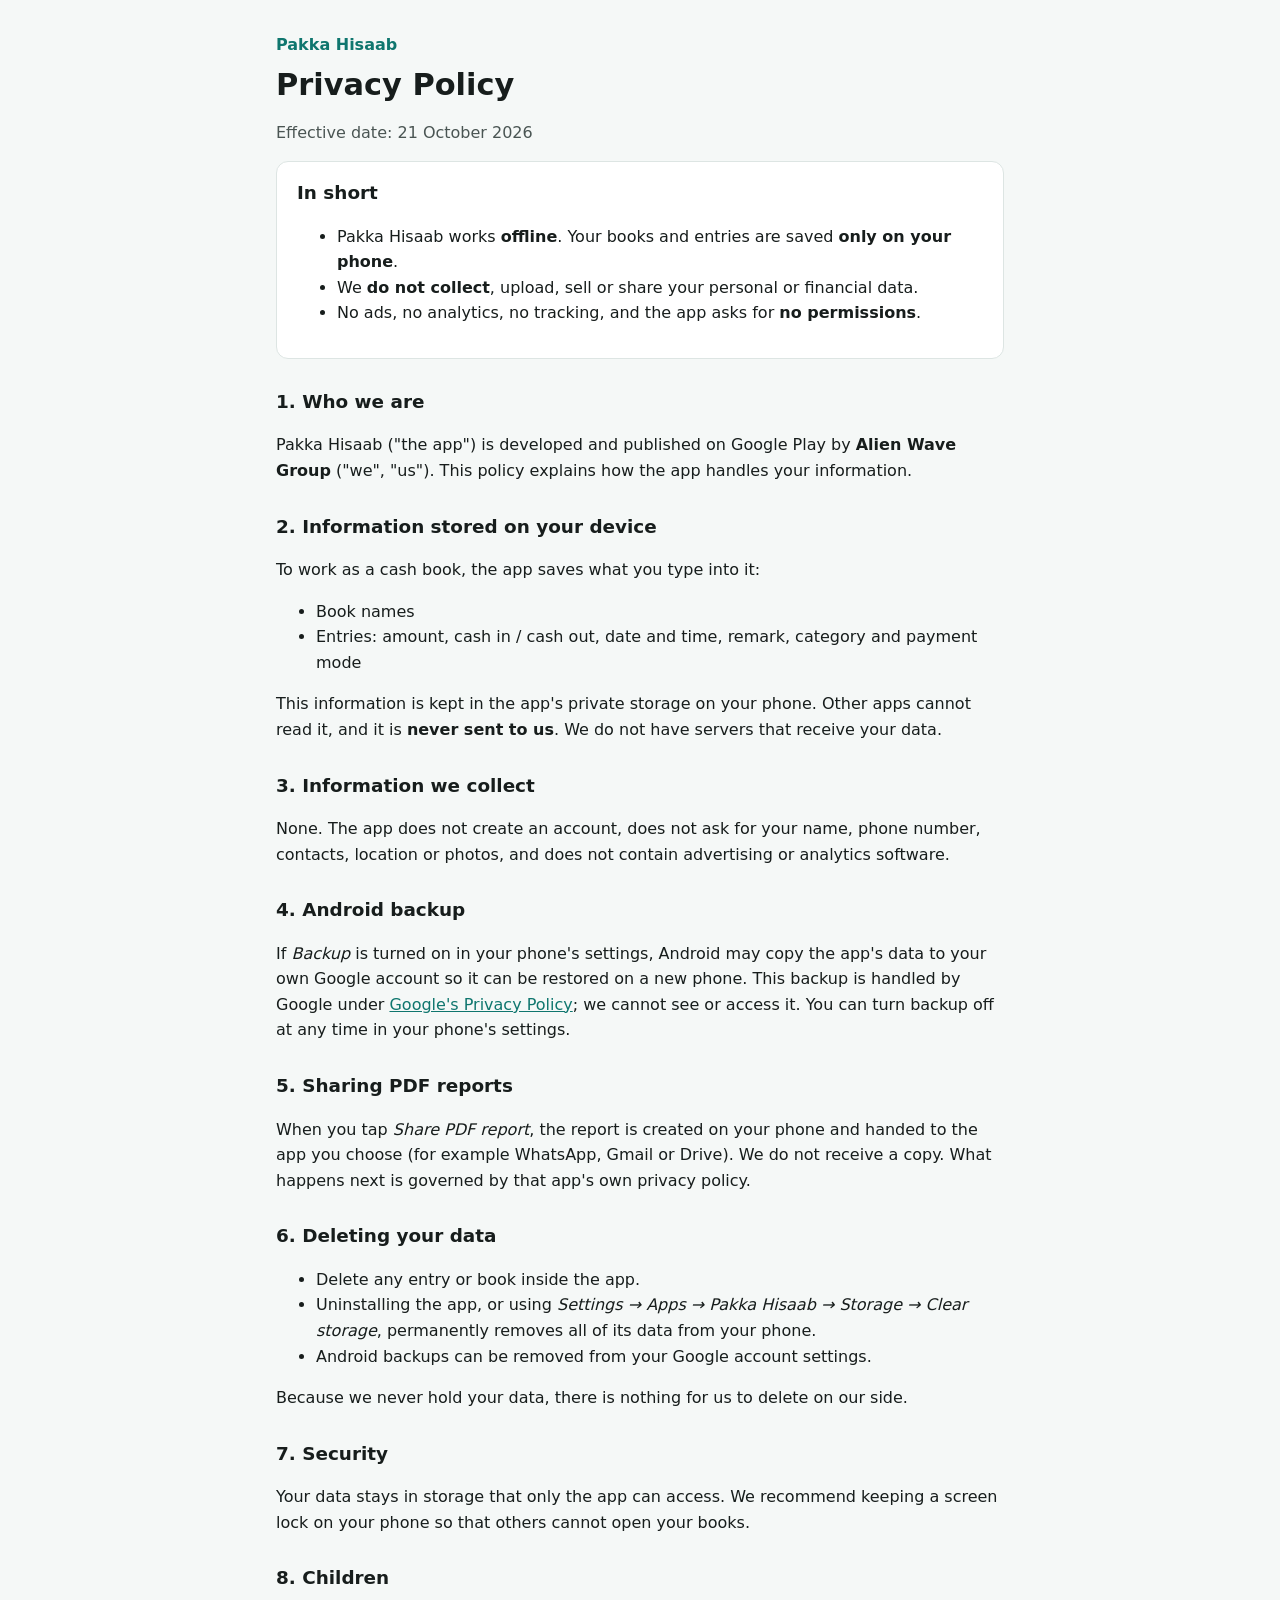
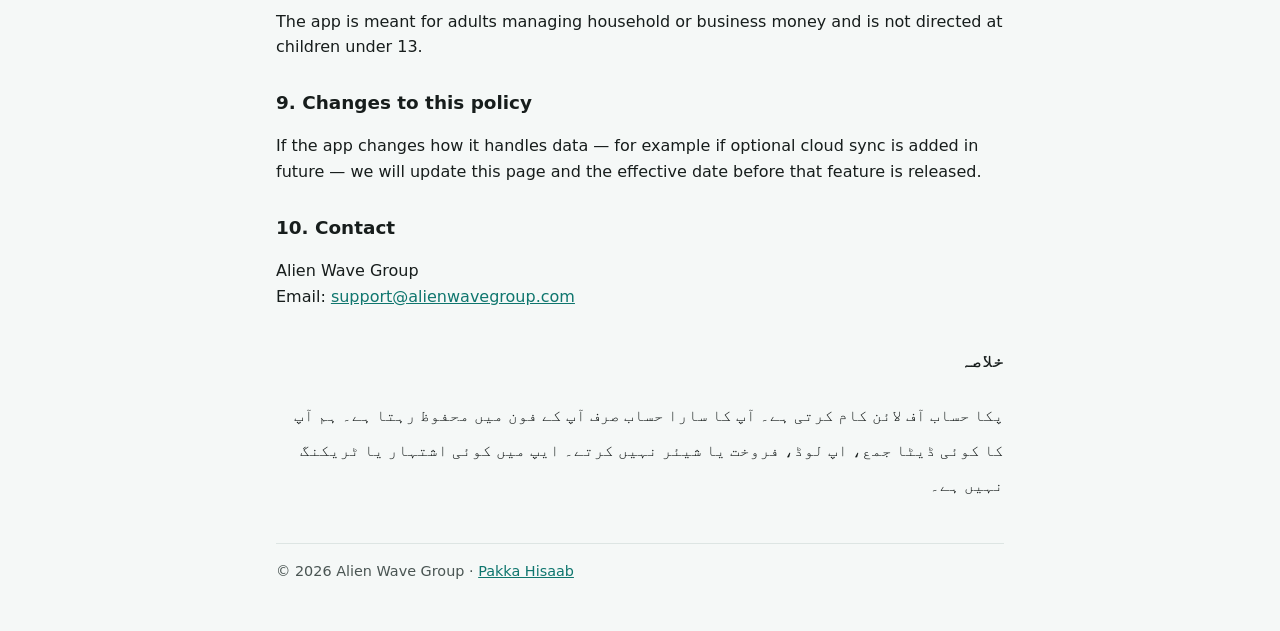
==== privacy-policy.html @ 2a7a0150 "Add files via upload" ====
<!doctype html>
<html lang="en">
<head>
  <meta charset="utf-8">
  <meta name="viewport" content="width=device-width, initial-scale=1">
  <title>Privacy Policy – Pakka Hisaab</title>
  <meta name="description" content="Privacy policy of Pakka Hisaab, the offline cash book and khata app by Alien Wave Group.">
  <link rel="stylesheet" href="style.css">
</head>
<body>
  <main>
    <header>
      <a class="brand" href="./">Pakka Hisaab</a>
      <h1>Privacy Policy</h1>
      <p class="meta">Effective date: 21 October 2026</p>
    </header>

    <section class="summary">
      <h2>In short</h2>
      <ul>
        <li>Pakka Hisaab works <strong>offline</strong>. Your books and entries are saved <strong>only on your phone</strong>.</li>
        <li>We <strong>do not collect</strong>, upload, sell or share your personal or financial data.</li>
        <li>No ads, no analytics, no tracking, and the app asks for <strong>no permissions</strong>.</li>
      </ul>
    </section>

    <section>
      <h2>1. Who we are</h2>
      <p>Pakka Hisaab ("the app") is developed and published on Google Play by <strong>Alien Wave Group</strong> ("we", "us"). This policy explains how the app handles your information.</p>
    </section>

    <section>
      <h2>2. Information stored on your device</h2>
      <p>To work as a cash book, the app saves what you type into it:</p>
      <ul>
        <li>Book names</li>
        <li>Entries: amount, cash in / cash out, date and time, remark, category and payment mode</li>
      </ul>
      <p>This information is kept in the app's private storage on your phone. Other apps cannot read it, and it is <strong>never sent to us</strong>. We do not have servers that receive your data.</p>
    </section>

    <section>
      <h2>3. Information we collect</h2>
      <p>None. The app does not create an account, does not ask for your name, phone number, contacts, location or photos, and does not contain advertising or analytics software.</p>
    </section>

    <section>
      <h2>4. Android backup</h2>
      <p>If <em>Backup</em> is turned on in your phone's settings, Android may copy the app's data to your own Google account so it can be restored on a new phone. This backup is handled by Google under <a href="https://policies.google.com/privacy" rel="noopener">Google's Privacy Policy</a>; we cannot see or access it. You can turn backup off at any time in your phone's settings.</p>
    </section>

    <section>
      <h2>5. Sharing PDF reports</h2>
      <p>When you tap <em>Share PDF report</em>, the report is created on your phone and handed to the app you choose (for example WhatsApp, Gmail or Drive). We do not receive a copy. What happens next is governed by that app's own privacy policy.</p>
    </section>

    <section>
      <h2>6. Deleting your data</h2>
      <ul>
        <li>Delete any entry or book inside the app.</li>
        <li>Uninstalling the app, or using <em>Settings → Apps → Pakka Hisaab → Storage → Clear storage</em>, permanently removes all of its data from your phone.</li>
        <li>Android backups can be removed from your Google account settings.</li>
      </ul>
      <p>Because we never hold your data, there is nothing for us to delete on our side.</p>
    </section>

    <section>
      <h2>7. Security</h2>
      <p>Your data stays in storage that only the app can access. We recommend keeping a screen lock on your phone so that others cannot open your books.</p>
    </section>

    <section>
      <h2>8. Children</h2>
      <p>The app is meant for adults managing household or business money and is not directed at children under 13.</p>
    </section>

    <section>
      <h2>9. Changes to this policy</h2>
      <p>If the app changes how it handles data — for example if optional cloud sync is added in future — we will update this page and the effective date before that feature is released.</p>
    </section>

    <section>
      <h2>10. Contact</h2>
      <p>Alien Wave Group<br>Email: <a href="mailto:support@alienwavegroup.com">support@alienwavegroup.com</a></p>
    </section>

    <section class="urdu" lang="ur" dir="rtl">
      <h2>خلاصہ</h2>
      <p>پکا حساب آف لائن کام کرتی ہے۔ آپ کا سارا حساب صرف آپ کے فون میں محفوظ رہتا ہے۔ ہم آپ کا کوئی ڈیٹا جمع، اپ لوڈ، فروخت یا شیئر نہیں کرتے۔ ایپ میں کوئی اشتہار یا ٹریکنگ نہیں ہے۔</p>
    </section>

    <footer>© 2026 Alien Wave Group · <a href="./">Pakka Hisaab</a></footer>
  </main>
</body>
</html>
---- style.css ----
:root {
  --bg: #f5f8f7;
  --surface: #ffffff;
  --text: #171d1c;
  --muted: #4a5553;
  --brand: #0f766e;
  --border: #dde5e3;
}

@media (prefers-color-scheme: dark) {
  :root {
    --bg: #111413;
    --surface: #1a1f1e;
    --text: #e6ebea;
    --muted: #c0cac8;
    --brand: #5eead4;
    --border: #3a4442;
  }
}

* { box-sizing: border-box; }

body {
  margin: 0;
  background: var(--bg);
  color: var(--text);
  font: 16px/1.6 system-ui, -apple-system, "Segoe UI", Roboto, sans-serif;
}

main {
  max-width: 760px;
  margin: 0 auto;
  padding: 32px 16px 48px;
}

a { color: var(--brand); }

.brand {
  display: inline-block;
  font-weight: 700;
  color: var(--brand);
  text-decoration: none;
  margin-bottom: 8px;
}

h1 { font-size: 1.9rem; line-height: 1.25; margin: 0 0 8px; }
h2 { font-size: 1.15rem; margin: 28px 0 8px; }
.meta, .lead { color: var(--muted); }

.summary, .features {
  background: var(--surface);
  border: 1px solid var(--border);
  border-radius: 12px;
  padding: 16px 20px;
}

.summary h2 { margin-top: 0; }
.features { list-style: none; }
.features li { padding: 6px 0; }

.urdu {
  margin-top: 32px;
  font-family: "Noto Nastaliq Urdu", "Jameel Noori Nastaleeq", serif;
  line-height: 2.2;
}

footer {
  margin-top: 40px;
  padding-top: 16px;
  border-top: 1px solid var(--border);
  color: var(--muted);
  font-size: 0.9rem;
}
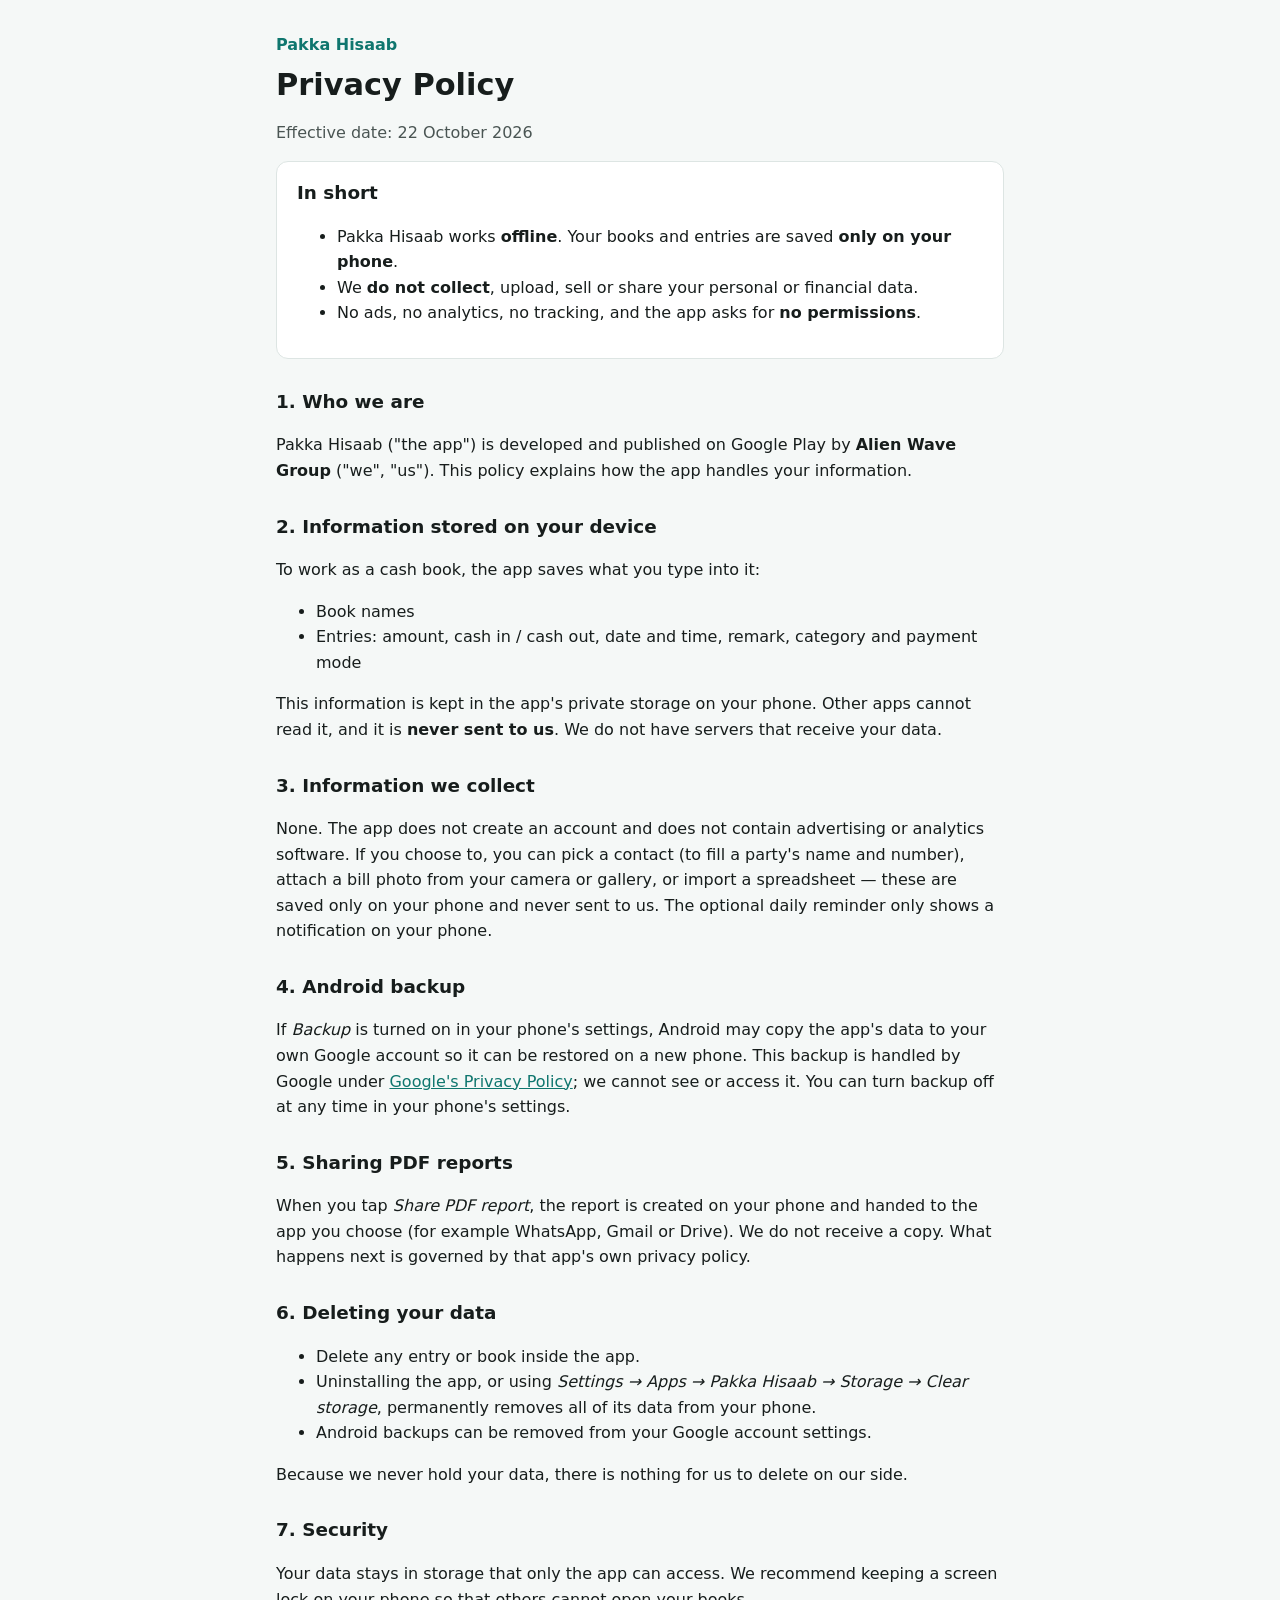
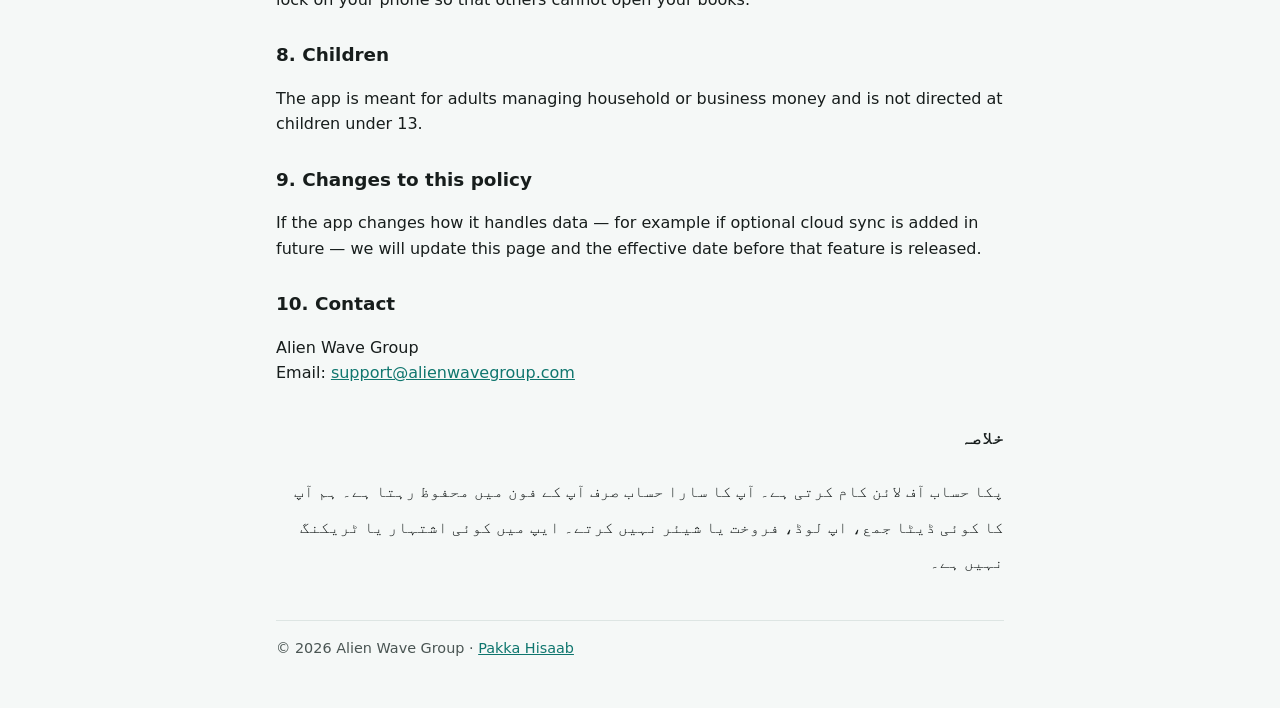
==== commit d31316cf: "Add files via upload" ====
--- a/privacy-policy.html
+++ b/privacy-policy.html
@@ -12,7 +12,7 @@
     <header>
       <a class="brand" href="./">Pakka Hisaab</a>
       <h1>Privacy Policy</h1>
-      <p class="meta">Effective date: 21 October 2026</p>
+      <p class="meta">Effective date: 22 October 2026</p>
     </header>
 
     <section class="summary">
@@ -41,7 +41,7 @@
 
     <section>
       <h2>3. Information we collect</h2>
-      <p>None. The app does not create an account, does not ask for your name, phone number, contacts, location or photos, and does not contain advertising or analytics software.</p>
+      <p>None. The app does not create an account and does not contain advertising or analytics software. If you choose to, you can pick a contact (to fill a party's name and number), attach a bill photo from your camera or gallery, or import a spreadsheet — these are saved only on your phone and never sent to us. The optional daily reminder only shows a notification on your phone.</p>
     </section>
 
     <section>
